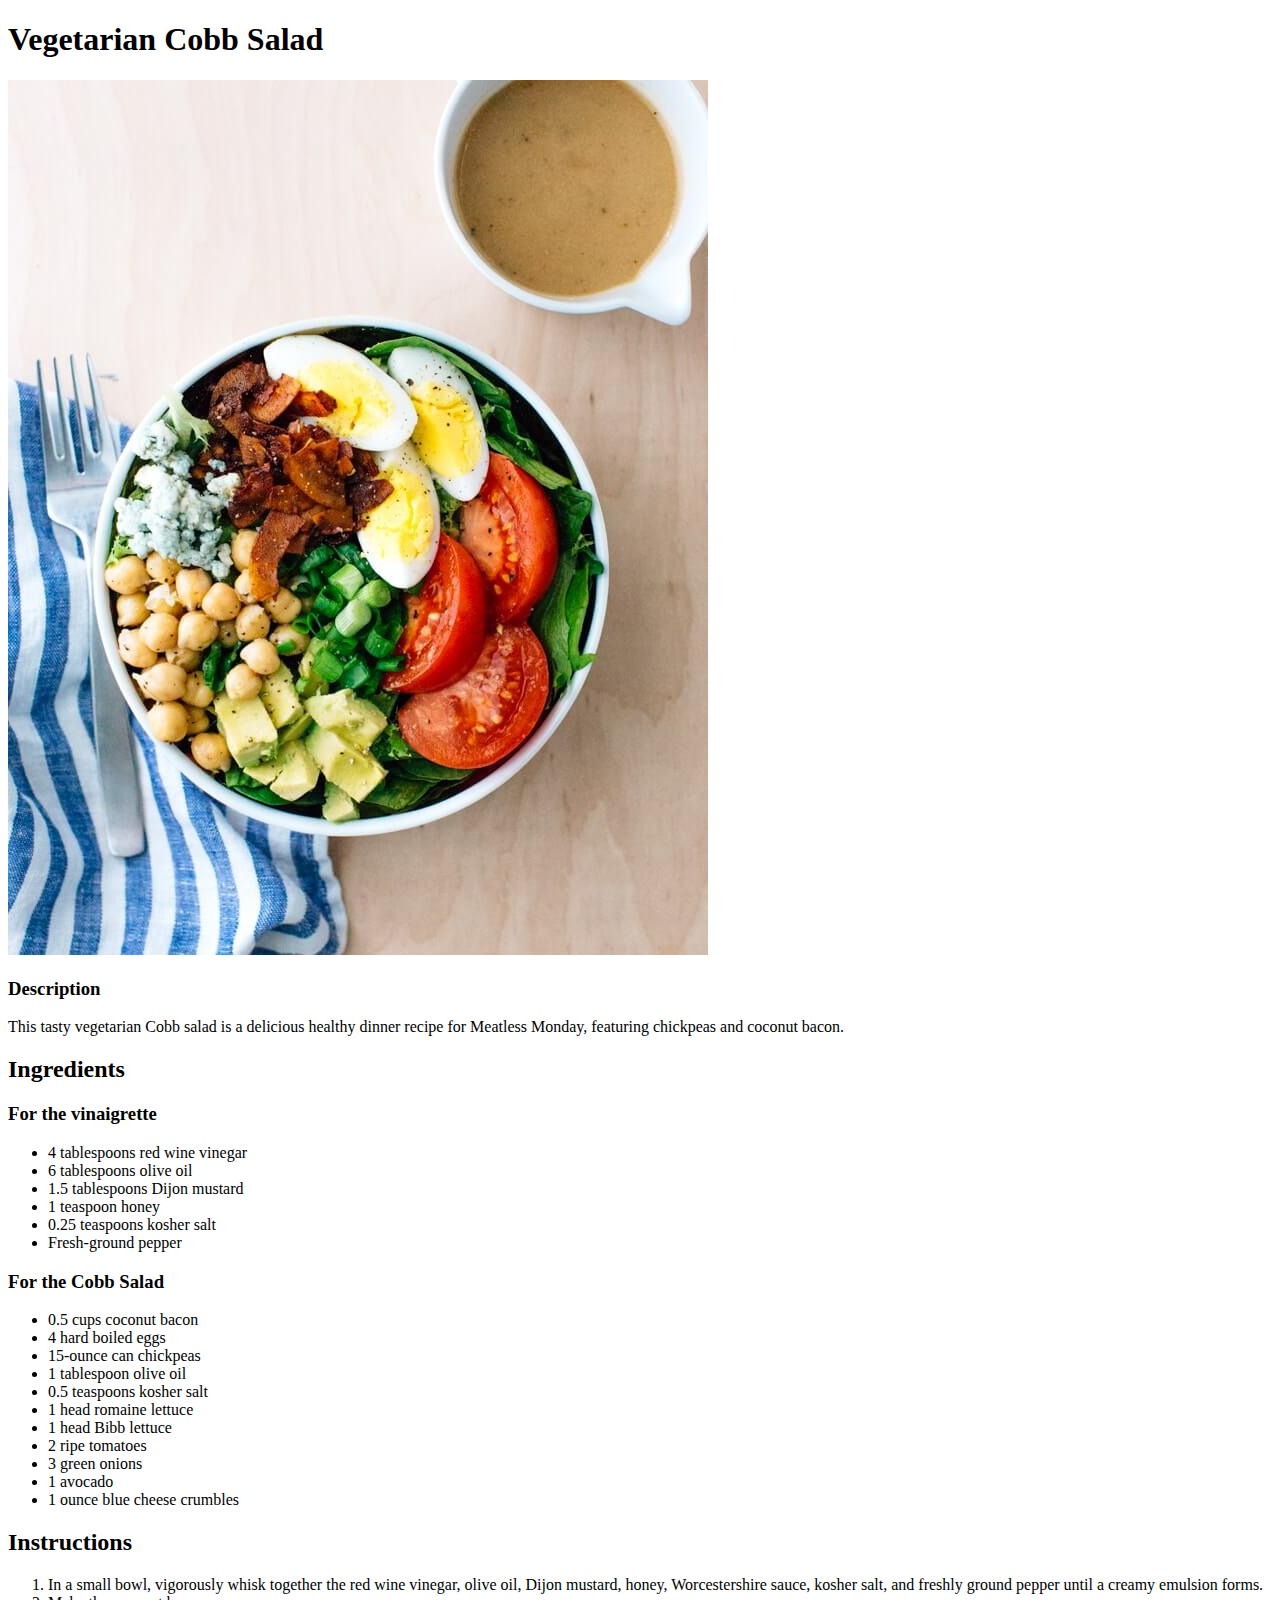
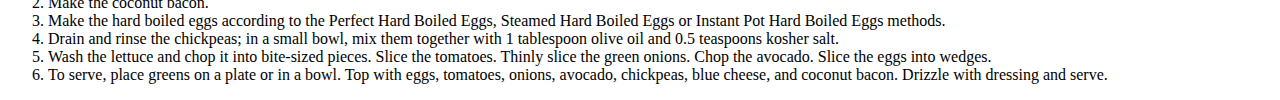
==== recipes/cobb-salad.html @ da1c4be8 "Add description, image, ingredients, and instructions to cobb salad recipe doc" ====
<!DOCTYPE html>
<html lang="en">
    <head>
        <meta charset="utf-8">
        <title>Odin Recipes</title>
    </head>
    <body>
        <h1>Vegetarian Cobb Salad</h1>
        <img src="../recipe-images/Cobb-Salad.jpg" alt="A vibrant salad in a ceramic white bowl, packed with chickpeas, green onion, wedges of juicy tomatoes, diced avocado, crispy bacon, peppered hardboiled eggs, and marbled blue cheese crumbles">
        <h3>Description</h3>
        <p>This tasty vegetarian Cobb salad is a delicious healthy dinner recipe for Meatless Monday, featuring chickpeas and coconut bacon.</p>
        <h2>Ingredients</h2>
        <h3>For the vinaigrette</h3>
        <ul>
            <li>4 tablespoons red wine vinegar</li>
            <li>6 tablespoons olive oil</li>
            <li>1.5 tablespoons Dijon mustard</li>
            <li>1 teaspoon honey</li>
            <li>0.25 teaspoons kosher salt</li>
            <li>Fresh-ground pepper</li>
        </ul>
        <h3>For the Cobb Salad</h3>
        <ul>
            <li>0.5 cups coconut bacon</li>
            <li>4 hard boiled eggs</li>
            <li>15-ounce can chickpeas</li>
            <li>1 tablespoon olive oil</li>
            <li>0.5 teaspoons kosher salt</li>
            <li>1 head romaine lettuce</li>
            <li>1 head Bibb lettuce</li>
            <li>2 ripe tomatoes</li>
            <li>3 green onions</li>
            <li>1 avocado</li>
            <li>1 ounce blue cheese crumbles</li>
        </ul>
        <h2>Instructions</h2>
        <ol>
            <li>In a small bowl, vigorously whisk together the red wine vinegar, olive oil, Dijon mustard, honey, Worcestershire sauce, kosher salt, and freshly ground pepper until a creamy emulsion forms.</li>
            <li>Make the coconut bacon.</li>
            <li>Make the hard boiled eggs according to the Perfect Hard Boiled Eggs, Steamed Hard Boiled Eggs or Instant Pot Hard Boiled Eggs methods.</li>
            <li>Drain and rinse the chickpeas; in a small bowl, mix them together with 1 tablespoon olive oil and 0.5 teaspoons kosher salt.</li>
            <li>Wash the lettuce and chop it into bite-sized pieces. Slice the tomatoes. Thinly slice the green onions. Chop the avocado. Slice the eggs into wedges.</li>
            <li>To serve, place greens on a plate or in a bowl. Top with eggs, tomatoes, onions, avocado, chickpeas, blue cheese, and coconut bacon. Drizzle with dressing and serve.</li>
        </ol>
    </body>
</html>
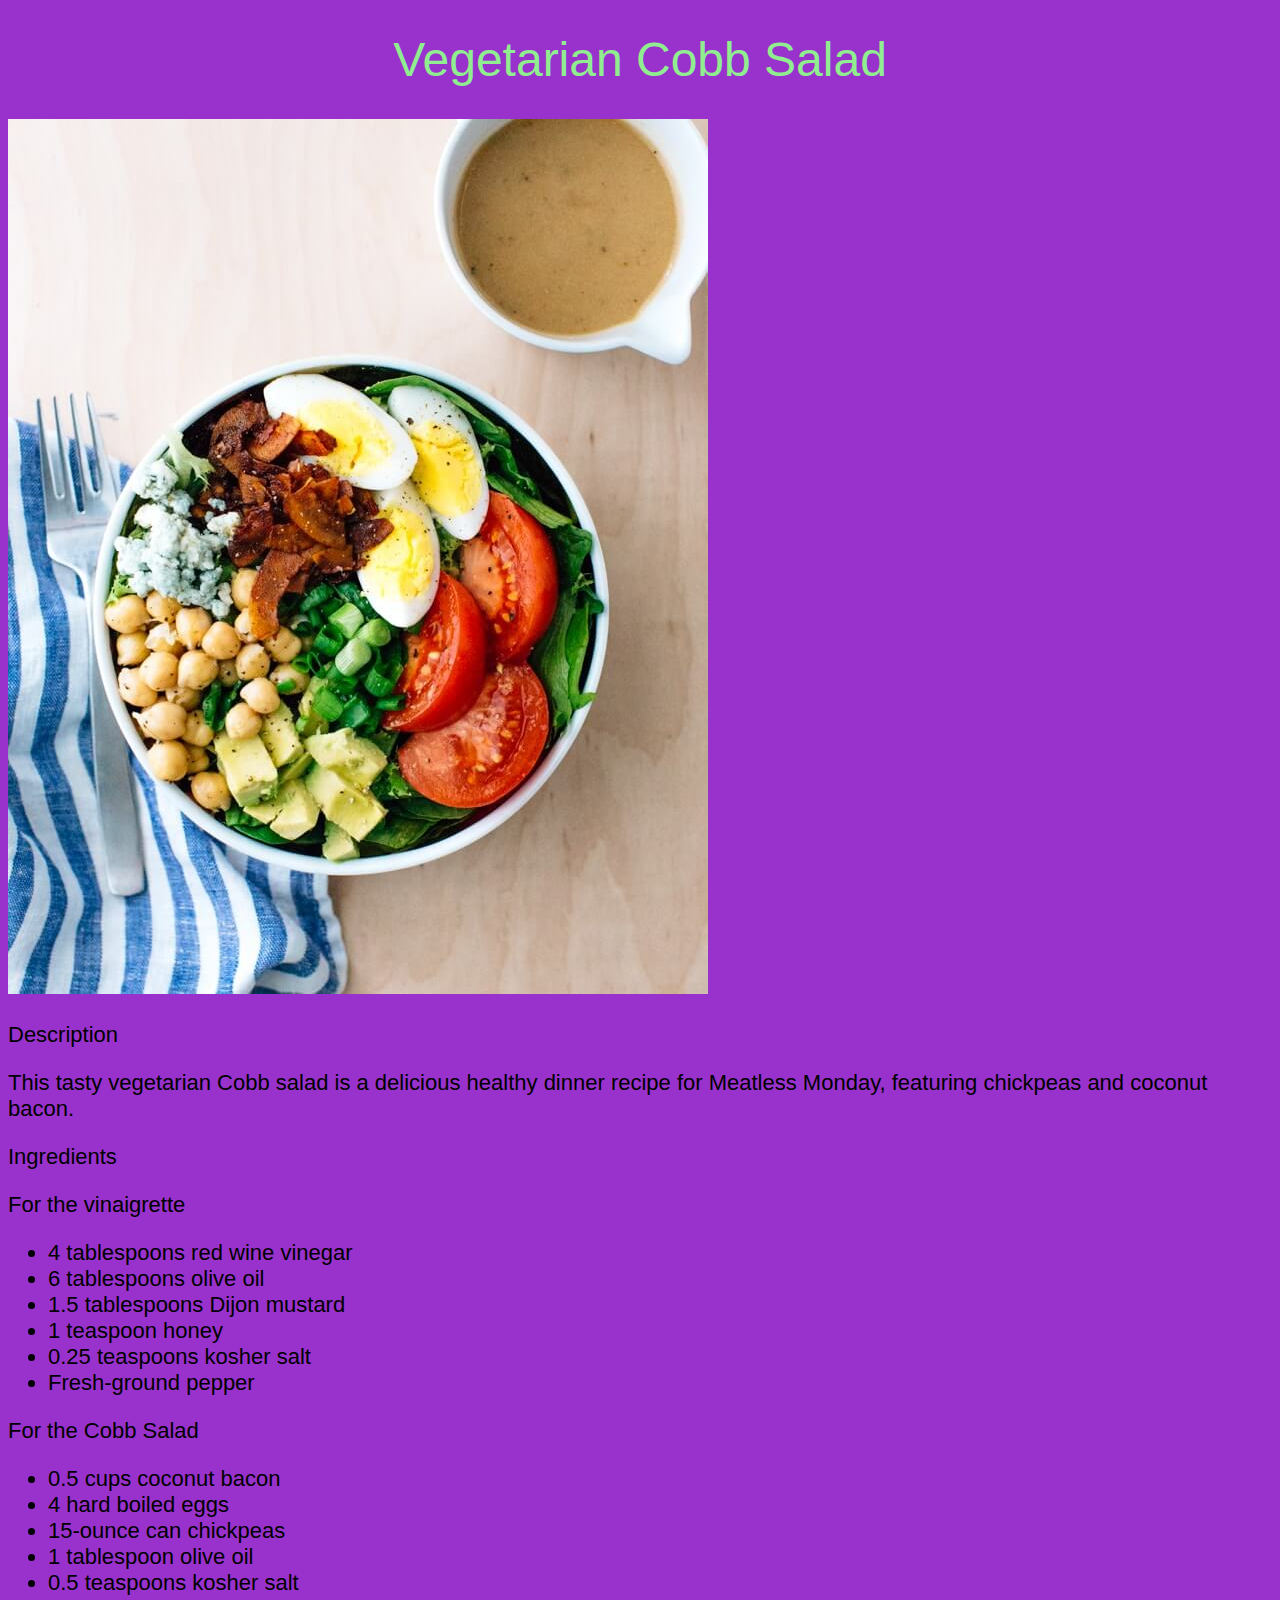
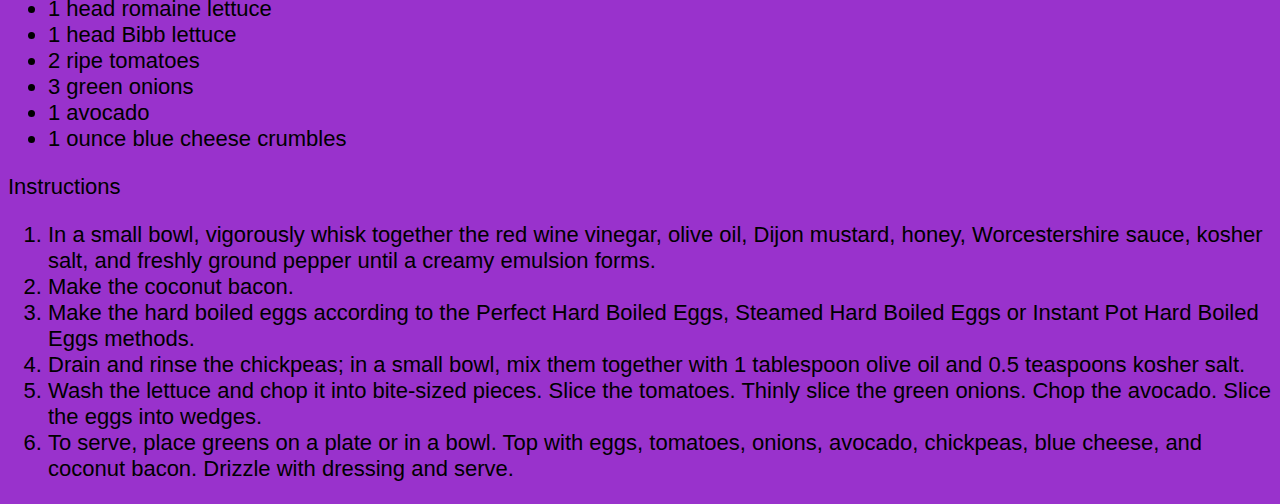
==== commit 8392180b: "Add random styling to all pages" ====
--- a/recipes/cobb-salad.html
+++ b/recipes/cobb-salad.html
@@ -3,6 +3,7 @@
     <head>
         <meta charset="utf-8">
         <title>Odin Recipes</title>
+        <link rel="stylesheet" href="../style.css">
     </head>
     <body>
         <h1>Vegetarian Cobb Salad</h1>
--- a/style.css
+++ b/style.css
@@ -0,0 +1,15 @@
+* {
+    background-color: darkorchid;
+    font: 22px 'Gill Sans', 'Gill Sans MT', Calibri, 'Trebuchet MS', sans-serif;
+}
+
+h1 {
+    color: lightgreen;
+    font-family: 'Lucida Sans', 'Lucida Sans Regular', 'Lucida Grande', 'Lucida Sans Unicode', Geneva, Verdana, sans-serif;
+    font-size: 48px;
+    text-align: center;
+}
+
+a {
+    color: lightblue;
+}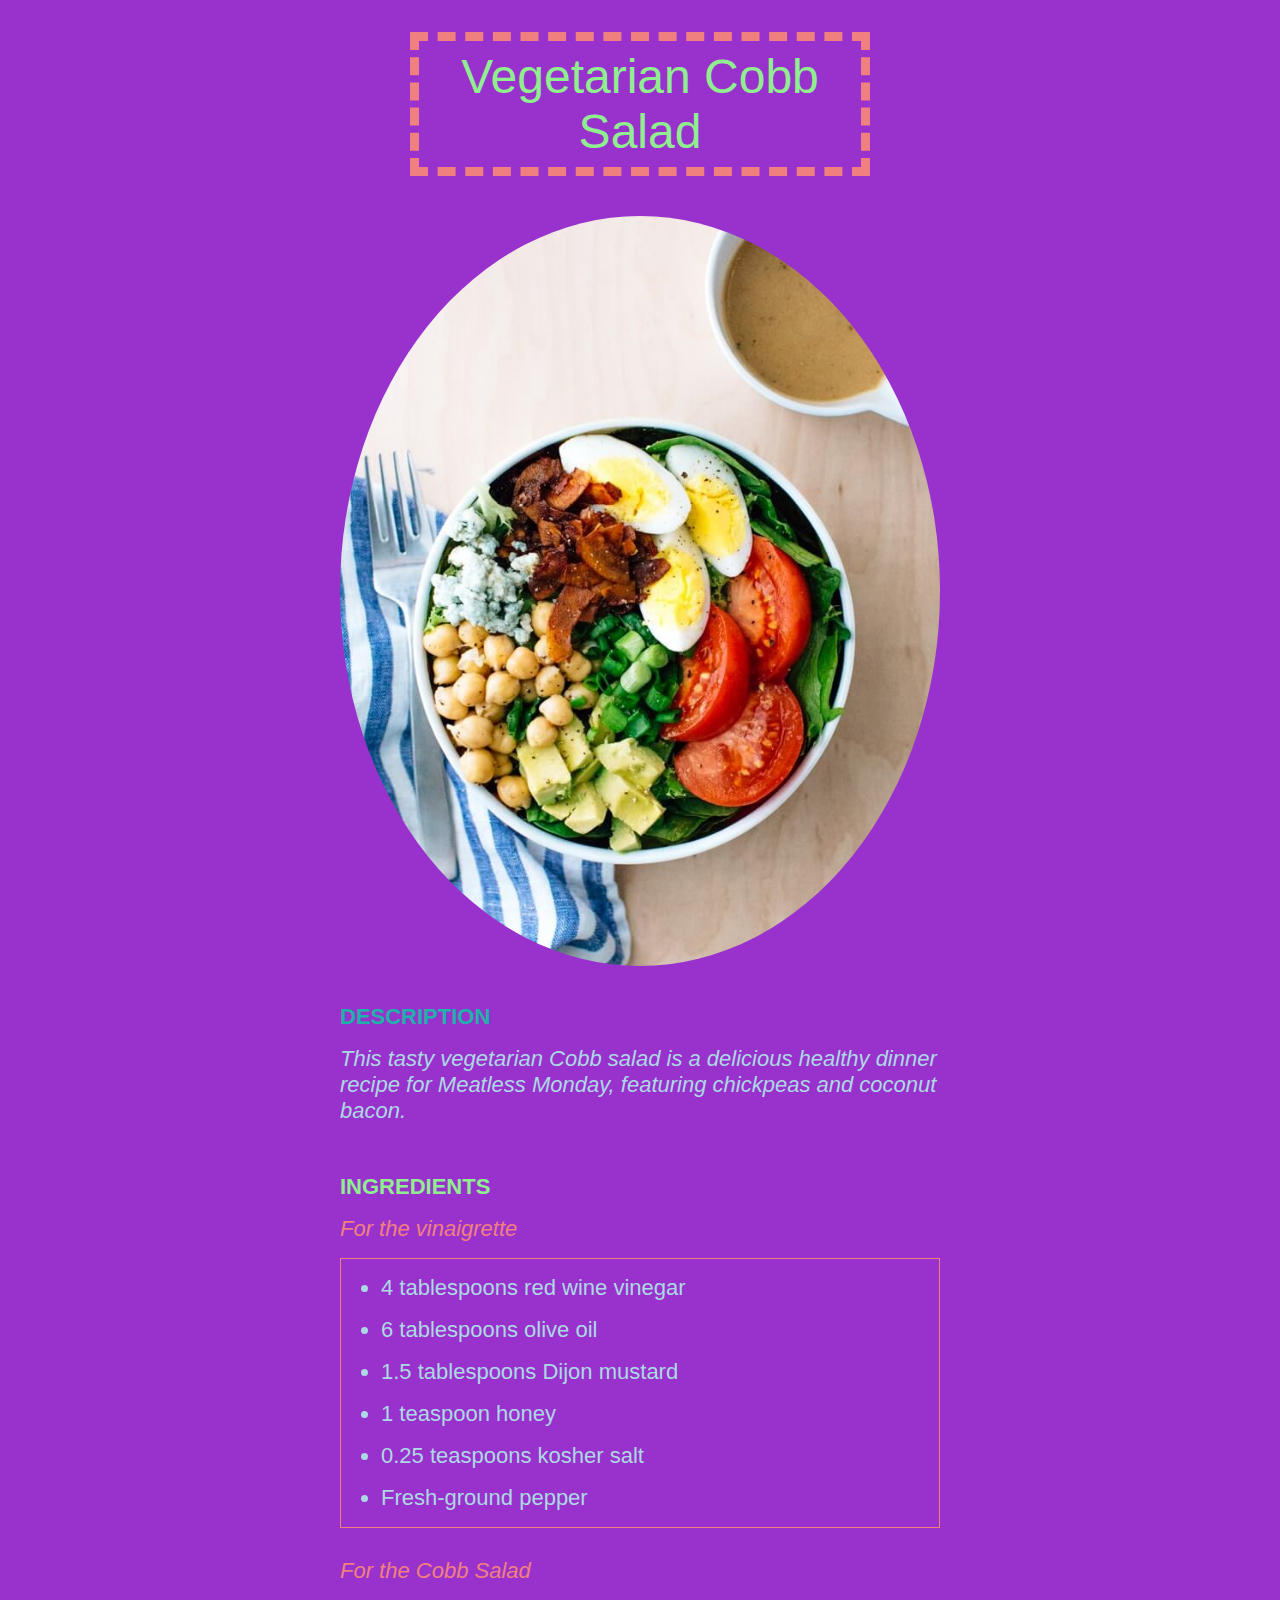
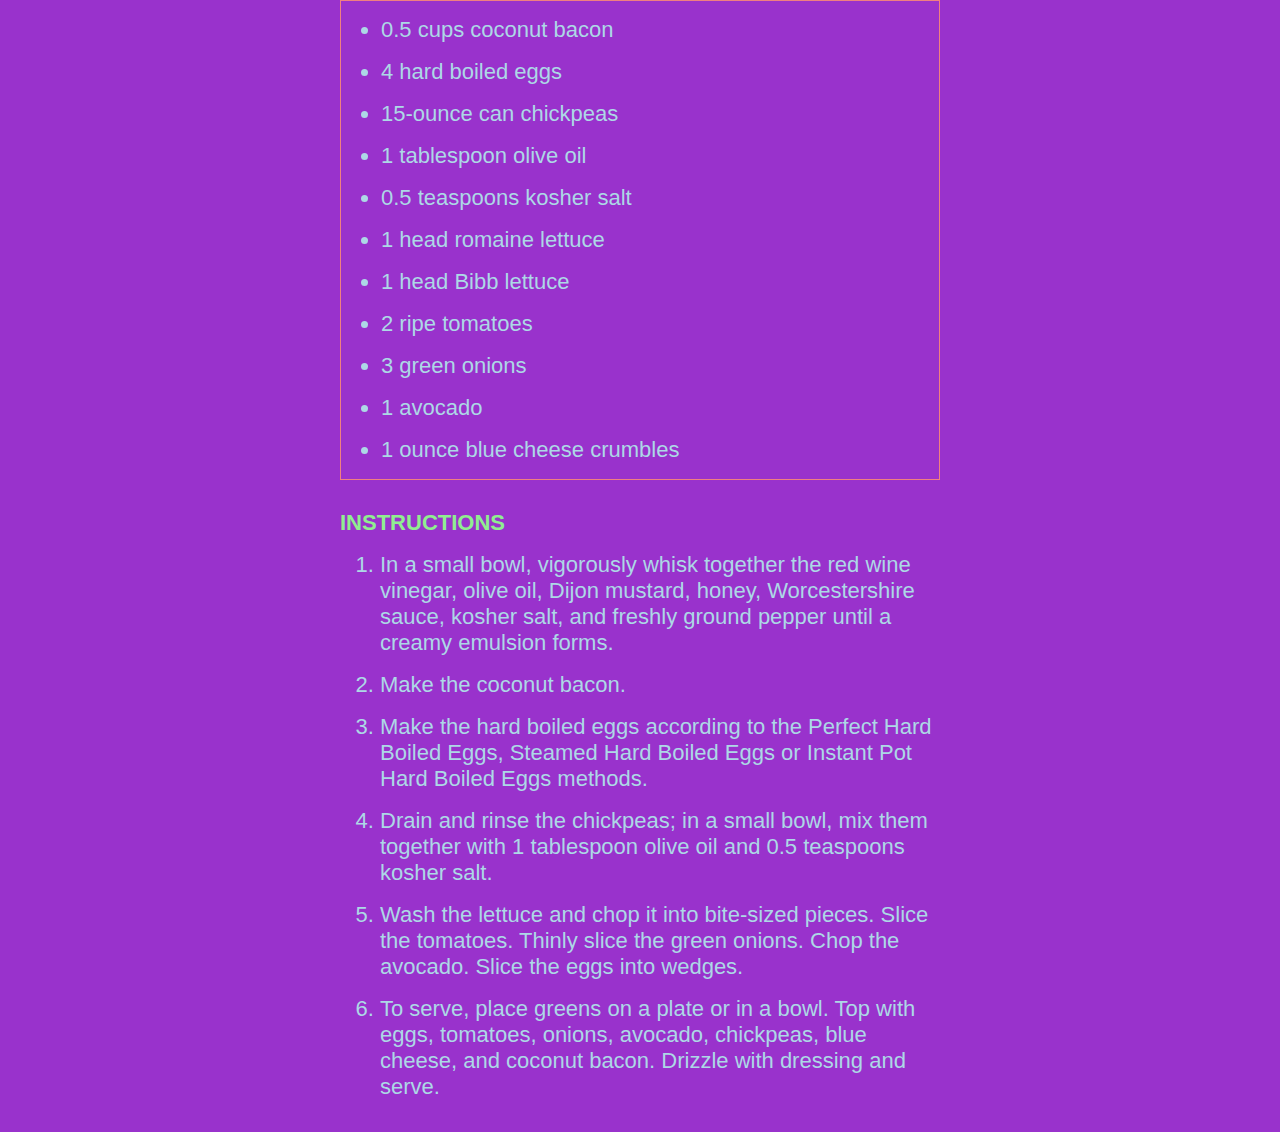
==== commit ca3f7851: "Add new style edits to odin-recipes style.css" ====
--- a/recipes/cobb-salad.html
+++ b/recipes/cobb-salad.html
@@ -8,40 +8,46 @@
     <body>
         <h1>Vegetarian Cobb Salad</h1>
         <img src="../recipe-images/Cobb-Salad.jpg" alt="A vibrant salad in a ceramic white bowl, packed with chickpeas, green onion, wedges of juicy tomatoes, diced avocado, crispy bacon, peppered hardboiled eggs, and marbled blue cheese crumbles">
-        <h3>Description</h3>
-        <p>This tasty vegetarian Cobb salad is a delicious healthy dinner recipe for Meatless Monday, featuring chickpeas and coconut bacon.</p>
-        <h2>Ingredients</h2>
-        <h3>For the vinaigrette</h3>
-        <ul>
-            <li>4 tablespoons red wine vinegar</li>
-            <li>6 tablespoons olive oil</li>
-            <li>1.5 tablespoons Dijon mustard</li>
-            <li>1 teaspoon honey</li>
-            <li>0.25 teaspoons kosher salt</li>
-            <li>Fresh-ground pepper</li>
-        </ul>
-        <h3>For the Cobb Salad</h3>
-        <ul>
-            <li>0.5 cups coconut bacon</li>
-            <li>4 hard boiled eggs</li>
-            <li>15-ounce can chickpeas</li>
-            <li>1 tablespoon olive oil</li>
-            <li>0.5 teaspoons kosher salt</li>
-            <li>1 head romaine lettuce</li>
-            <li>1 head Bibb lettuce</li>
-            <li>2 ripe tomatoes</li>
-            <li>3 green onions</li>
-            <li>1 avocado</li>
-            <li>1 ounce blue cheese crumbles</li>
-        </ul>
-        <h2>Instructions</h2>
-        <ol>
-            <li>In a small bowl, vigorously whisk together the red wine vinegar, olive oil, Dijon mustard, honey, Worcestershire sauce, kosher salt, and freshly ground pepper until a creamy emulsion forms.</li>
-            <li>Make the coconut bacon.</li>
-            <li>Make the hard boiled eggs according to the Perfect Hard Boiled Eggs, Steamed Hard Boiled Eggs or Instant Pot Hard Boiled Eggs methods.</li>
-            <li>Drain and rinse the chickpeas; in a small bowl, mix them together with 1 tablespoon olive oil and 0.5 teaspoons kosher salt.</li>
-            <li>Wash the lettuce and chop it into bite-sized pieces. Slice the tomatoes. Thinly slice the green onions. Chop the avocado. Slice the eggs into wedges.</li>
-            <li>To serve, place greens on a plate or in a bowl. Top with eggs, tomatoes, onions, avocado, chickpeas, blue cheese, and coconut bacon. Drizzle with dressing and serve.</li>
-        </ol>
+        <div class="description">
+            <h3>Description</h3>
+            <p>This tasty vegetarian Cobb salad is a delicious healthy dinner recipe for Meatless Monday, featuring chickpeas and coconut bacon.</p>
+        </div>
+        <div class="ingredients">
+            <h2>Ingredients</h2>
+            <h3 class="vinaigrette">For the vinaigrette</h3>
+            <ul>
+                <li>4 tablespoons red wine vinegar</li>
+                <li>6 tablespoons olive oil</li>
+                <li>1.5 tablespoons Dijon mustard</li>
+                <li>1 teaspoon honey</li>
+                <li>0.25 teaspoons kosher salt</li>
+                <li>Fresh-ground pepper</li>
+            </ul>
+            <h3 class="cobb-salad">For the Cobb Salad</h3>
+            <ul>
+                <li>0.5 cups coconut bacon</li>
+                <li>4 hard boiled eggs</li>
+                <li>15-ounce can chickpeas</li>
+                <li>1 tablespoon olive oil</li>
+                <li>0.5 teaspoons kosher salt</li>
+                <li>1 head romaine lettuce</li>
+                <li>1 head Bibb lettuce</li>
+                <li>2 ripe tomatoes</li>
+                <li>3 green onions</li>
+                <li>1 avocado</li>
+                <li>1 ounce blue cheese crumbles</li>
+            </ul>
+        </div>
+        <div class="instructions">
+            <h2>Instructions</h2>
+            <ol>
+                <li>In a small bowl, vigorously whisk together the red wine vinegar, olive oil, Dijon mustard, honey, Worcestershire sauce, kosher salt, and freshly ground pepper until a creamy emulsion forms.</li>
+                <li>Make the coconut bacon.</li>
+                <li>Make the hard boiled eggs according to the Perfect Hard Boiled Eggs, Steamed Hard Boiled Eggs or Instant Pot Hard Boiled Eggs methods.</li>
+                <li>Drain and rinse the chickpeas; in a small bowl, mix them together with 1 tablespoon olive oil and 0.5 teaspoons kosher salt.</li>
+                <li>Wash the lettuce and chop it into bite-sized pieces. Slice the tomatoes. Thinly slice the green onions. Chop the avocado. Slice the eggs into wedges.</li>
+                <li>To serve, place greens on a plate or in a bowl. Top with eggs, tomatoes, onions, avocado, chickpeas, blue cheese, and coconut bacon. Drizzle with dressing and serve.</li>
+            </ol>
+        </div>
     </body>
 </html>--- a/style.css
+++ b/style.css
@@ -1,15 +1,84 @@
 * {
     background-color: darkorchid;
     font: 22px 'Gill Sans', 'Gill Sans MT', Calibri, 'Trebuchet MS', sans-serif;
+    box-sizing: border-box;
+    margin: 16px auto;
+    max-width: 600px;
 }
 
 h1 {
+    border: 9px dashed lightcoral;
     color: lightgreen;
     font-family: 'Lucida Sans', 'Lucida Sans Regular', 'Lucida Grande', 'Lucida Sans Unicode', Geneva, Verdana, sans-serif;
     font-size: 48px;
+    padding: 8px;
     text-align: center;
+    margin: 0px 70px;
+}
+
+.favs {
+    border: 5px solid indigo;
+    color: lightblue;
 }
 
 a {
     color: lightblue;
+    display: inline-block;
+    font-size: 36px;
+    margin: 0 auto;
+}
+
+img {
+    border-radius: 55%;
+    margin-top: 40px;
+}
+
+.description h3 {
+    color: lightseagreen;
+    font-weight: bold;
+    text-transform: uppercase;
+}
+
+.description p {
+    color: lightblue;
+    font-style: italic;
+    margin-bottom: 50px;
+}
+
+.ingredients h2 {
+    color: lightgreen;
+    font-weight: bold;
+    text-transform: uppercase;
+}
+
+.ingredients ul {
+    border: 1px solid lightcoral;
+    color: lightblue;
+    margin-bottom: 30px;
+}
+
+.instructions h2 {
+    color: lightgreen;
+    font-weight: bold;
+    text-transform: uppercase;
+}
+
+.instructions ol {
+    color: lightblue;
+}
+
+.vinaigrette,
+.cobb-salad {
+    color: lightcoral;
+    font-style: italic;
+}
+
+.important strong {
+    color: yellow;
+}
+
+.important h3 strong {
+    background-color: yellow;
+    color: red;
+    text-transform: uppercase;
 }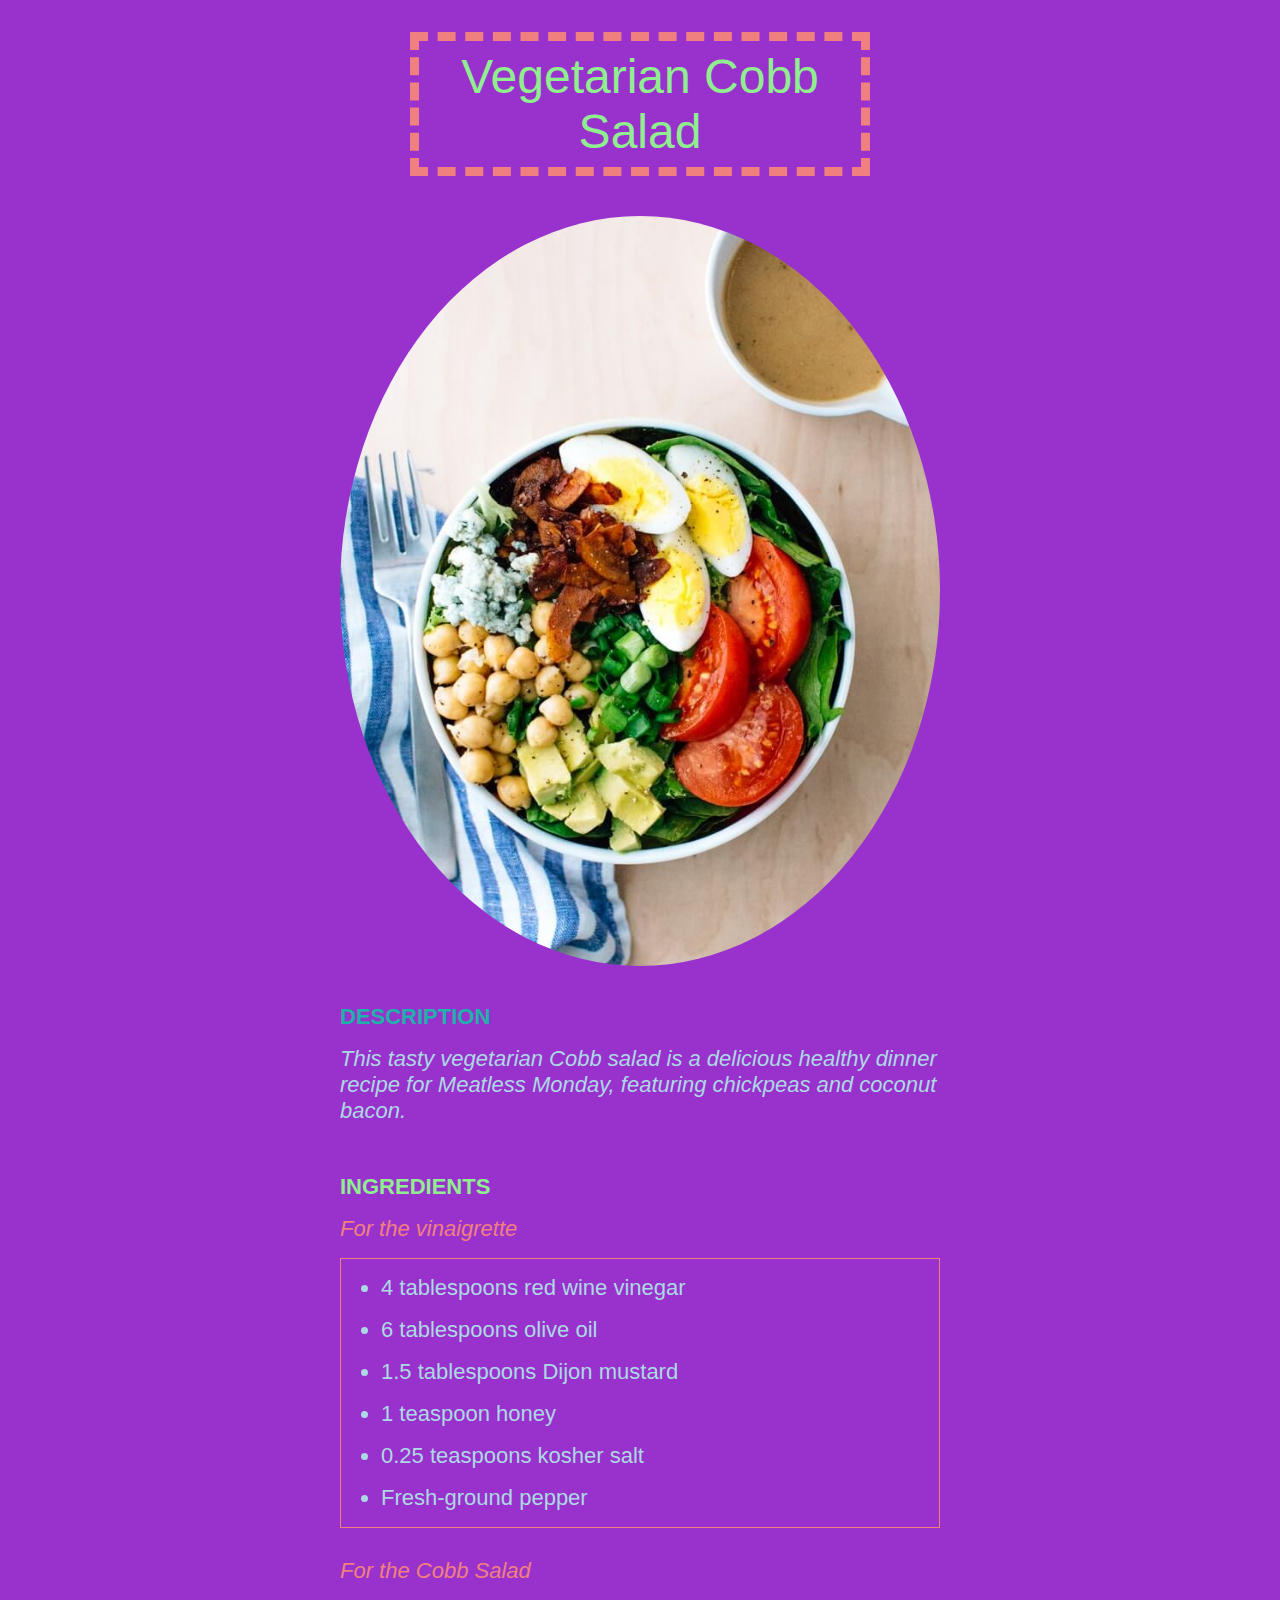
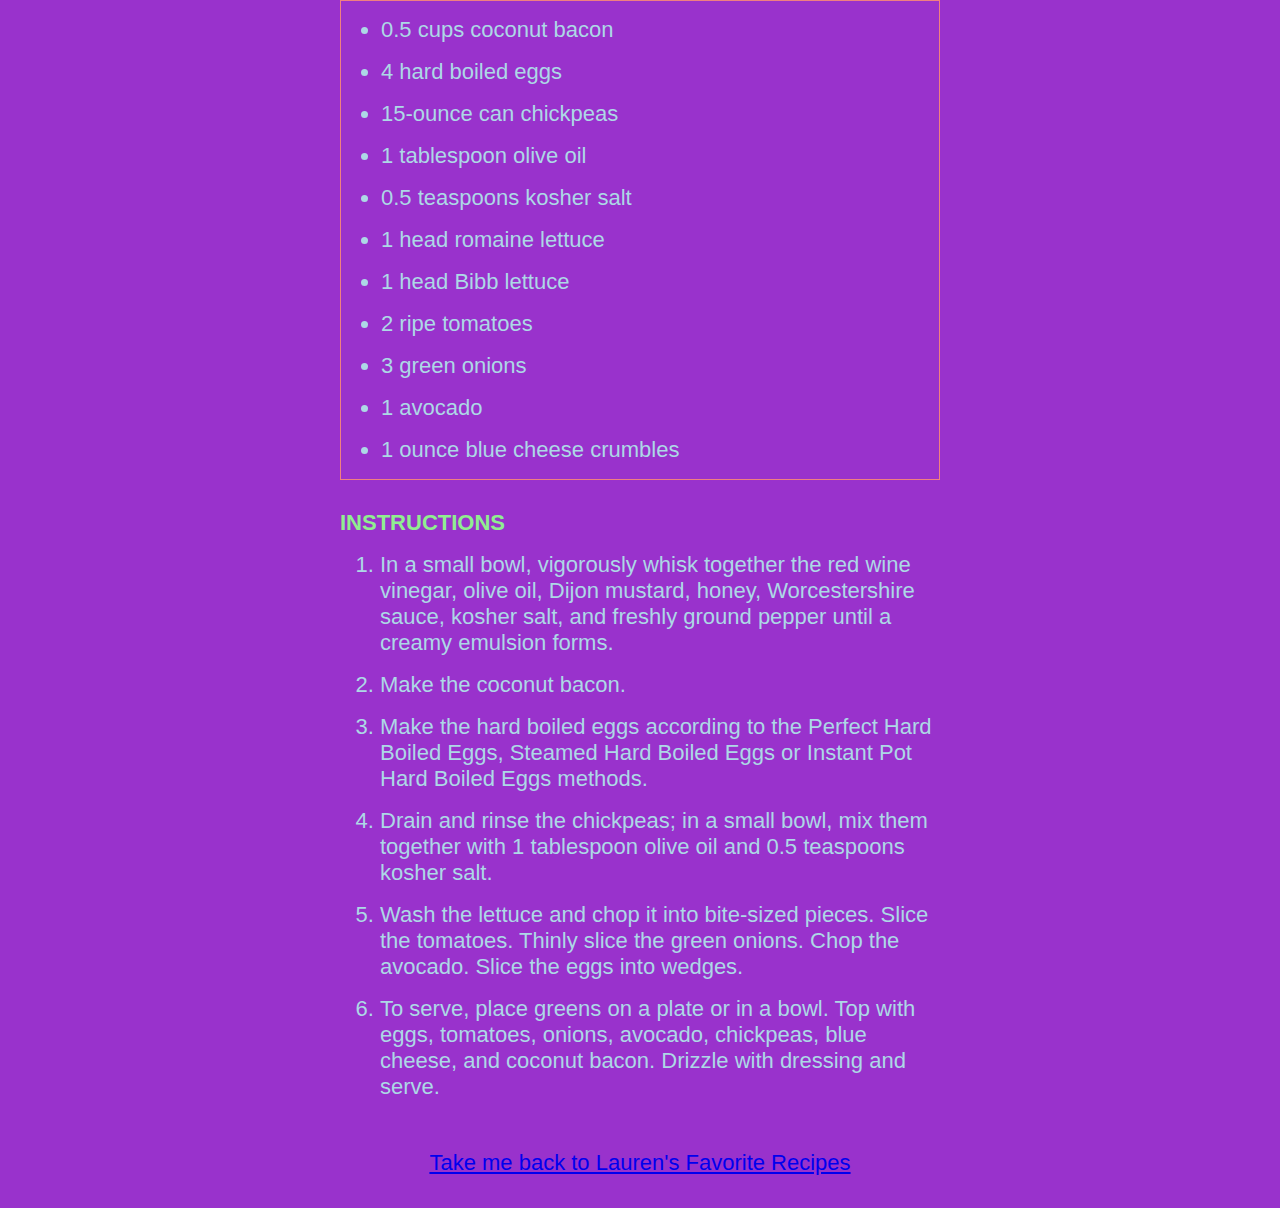
==== commit 05a17e6f: "Change title names of pages" ====
--- a/recipes/cobb-salad.html
+++ b/recipes/cobb-salad.html
@@ -2,7 +2,7 @@
 <html lang="en">
     <head>
         <meta charset="utf-8">
-        <title>Odin Recipes</title>
+        <title>Lauren's Favorite Recipes</title>
         <link rel="stylesheet" href="../style.css">
     </head>
     <body>
@@ -49,5 +49,8 @@
                 <li>To serve, place greens on a plate or in a bowl. Top with eggs, tomatoes, onions, avocado, chickpeas, blue cheese, and coconut bacon. Drizzle with dressing and serve.</li>
             </ol>
         </div>
+        <footer>
+            <a href="../index.html">Take me back to Lauren's Favorite Recipes</a>
+        </footer>
     </body>
 </html>--- a/style.css
+++ b/style.css
@@ -21,7 +21,7 @@
     color: lightblue;
 }
 
-a {
+.favs a {
     color: lightblue;
     display: inline-block;
     font-size: 36px;
@@ -81,4 +81,11 @@
     background-color: yellow;
     color: red;
     text-transform: uppercase;
+}
+
+footer {
+    color: black;
+    font-style: italic;
+    margin-top: 50px;
+    text-align: center;
 }